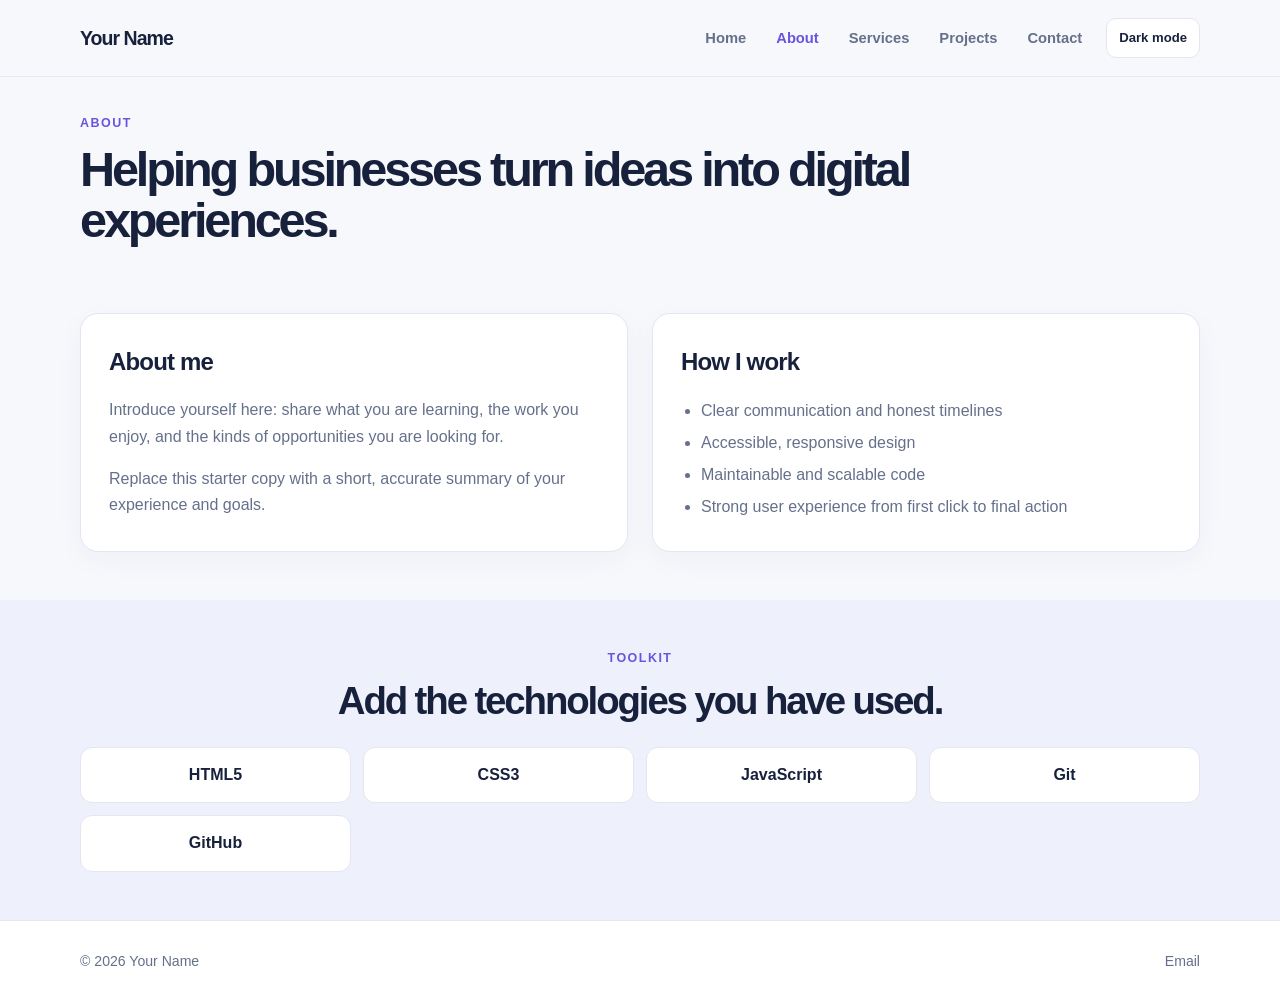
==== pages/about.html @ ca1b067c "Build responsive internship portfolio Co-authored-by: Copilot <223556219+Copilot@users.noreply.githu" ====
<!DOCTYPE html>
<html lang="en">
  <head>
    <meta charset="UTF-8" />
    <meta name="viewport" content="width=device-width, initial-scale=1.0" />
    <title>About | Your Name</title>
    <meta name="description" content="Learn about the developer behind this portfolio." />
    <link rel="stylesheet" href="../assets/css/style.css" />
    <link rel="stylesheet" href="../assets/css/responsive.css" />
  </head>
  <body>
    <a class="skip-link" href="#main-content">Skip to main content</a>
    <header class="site-header">
      <div class="container nav-wrap">
        <a href="../index.html" class="brand">Your Name</a>
        <button class="theme-toggle" type="button" aria-label="Switch to dark mode" aria-pressed="false">Dark mode</button>
        <button class="nav-toggle" aria-label="Toggle navigation" aria-expanded="false" aria-controls="primary-navigation">
          <span></span>
          <span></span>
          <span></span>
        </button>
        <nav id="primary-navigation" class="site-nav" aria-label="Main navigation">
          <a href="../index.html">Home</a>
          <a href="about.html" class="active" aria-current="page">About</a>
          <a href="services.html">Services</a>
          <a href="projects.html">Projects</a>
          <a href="contact.html">Contact</a>
        </nav>
      </div>
    </header>

    <main id="main-content" tabindex="-1">
      <section class="page-hero">
        <div class="container">
          <p class="eyebrow accent">About</p>
          <h1>Helping businesses turn ideas into digital experiences.</h1>
        </div>
      </section>

      <section class="section">
        <div class="container two-col-layout">
          <div class="content-block">
            <h2>About me</h2>
            <p>
              Introduce yourself here: share what you are learning, the work you enjoy, and the
              kinds of opportunities you are looking for.
            </p>
            <p>
              Replace this starter copy with a short, accurate summary of your experience and goals.
            </p>
          </div>
          <div class="content-block">
            <h2>How I work</h2>
            <ul class="check-list">
              <li>Clear communication and honest timelines</li>
              <li>Accessible, responsive design</li>
              <li>Maintainable and scalable code</li>
              <li>Strong user experience from first click to final action</li>
            </ul>
          </div>
        </div>
      </section>

      <section class="section alt-bg">
        <div class="container">
          <div class="section-heading">
            <p class="eyebrow accent">Toolkit</p>
            <h2>Add the technologies you have used.</h2>
          </div>
          <div class="tech-grid">
            <span>HTML5</span>
            <span>CSS3</span>
            <span>JavaScript</span>
            <span>Git</span>
            <span>GitHub</span>
          </div>
        </div>
      </section>
    </main>

    <footer class="site-footer">
      <div class="container footer-row">
        <p>&copy; <span id="year"></span> Your Name</p>
        <div class="socials">
          <a href="mailto:your.email@example.com">Email</a>
        </div>
      </div>
    </footer>

    <script src="../assets/js/script.js"></script>
    <script src="../assets/js/navigation.js"></script>
  </body>
</html>
---- assets/css/style.css ----
:root {
  color-scheme: light;
  --page-bg: #f7f8fc;
  --surface: #ffffff;
  --surface-soft: #eef1fb;
  --text: #17213c;
  --muted: #65708a;
  --accent: #6755df;
  --accent-dark: #5140c7;
  --stroke: #e3e6f0;
  --shadow: 0 18px 55px rgba(34, 43, 76, 0.1);
}

:root[data-theme="dark"] {
  color-scheme: dark;
  --page-bg: #121624;
  --surface: #1b2132;
  --surface-soft: #222a3d;
  --text: #eff2ff;
  --muted: #b4bdd2;
  --accent: #a89aff;
  --accent-dark: #c0b8ff;
  --stroke: #343d53;
  --shadow: 0 18px 55px rgba(0, 0, 0, 0.28);
  --button-text: #201948;
}

* {
  box-sizing: border-box;
}

html {
  scroll-behavior: smooth;
}

body {
  margin: 0;
  min-width: 320px;
  min-height: 100vh;
  font-family: "Segoe UI", Tahoma, Geneva, Verdana, sans-serif;
  background: var(--page-bg);
  color: var(--text);
  line-height: 1.65;
}

body,
button,
a {
  -webkit-tap-highlight-color: transparent;
}

a {
  color: inherit;
  text-decoration: none;
}

button:focus-visible,
a:focus-visible,
input:focus-visible,
textarea:focus-visible {
  outline: 3px solid var(--accent);
  outline-offset: 3px;
}

button {
  font: inherit;
}

.skip-link {
  position: fixed;
  z-index: 20;
  top: 12px;
  left: 12px;
  padding: 10px 14px;
  transform: translateY(-160%);
  border-radius: 10px;
  background: var(--text);
  color: var(--page-bg);
  font-weight: 700;
}

.skip-link:focus {
  transform: translateY(0);
}

main:focus {
  outline: none;
}

.container {
  width: min(1120px, calc(100% - 48px));
  margin: 0 auto;
}

.site-header {
  position: sticky;
  z-index: 10;
  top: 0;
  background: var(--page-bg);
  border-bottom: 1px solid rgba(227, 230, 240, 0.8);
  backdrop-filter: blur(16px);
}

.nav-wrap {
  min-height: 76px;
  display: flex;
  align-items: center;
  justify-content: flex-start;
  gap: 24px;
}

.brand {
  order: 1;
  margin-right: auto;
  font-size: 1.22rem;
  font-weight: 800;
  letter-spacing: -0.05em;
}

.brand span {
  color: var(--accent);
}

.site-nav {
  order: 2;
  display: flex;
  align-items: center;
  gap: 30px;
}

.site-nav a {
  color: var(--muted);
  font-size: 0.92rem;
  font-weight: 600;
  transition: color 0.2s ease;
}

.site-nav a:hover,
.site-nav a.active {
  color: var(--accent);
}

.nav-toggle {
  order: 2;
  display: none;
  width: 42px;
  height: 42px;
  padding: 10px;
  border: 1px solid var(--stroke);
  border-radius: 12px;
  background: var(--surface);
  cursor: pointer;
}

.theme-toggle {
  order: 3;
  flex: 0 0 auto;
  padding: 8px 12px;
  border: 1px solid var(--stroke);
  border-radius: 10px;
  background: var(--surface);
  color: var(--text);
  font-size: 0.82rem;
  font-weight: 650;
  cursor: pointer;
}

.theme-toggle:hover {
  border-color: var(--accent);
  color: var(--accent);
}

.nav-toggle span {
  display: block;
  height: 2px;
  margin: 4px 0;
  background: var(--text);
}

.hero {
  position: relative;
  overflow: hidden;
  padding: 56px 0 48px;
}

.hero::before {
  position: absolute;
  top: 10px;
  right: -120px;
  width: 570px;
  height: 570px;
  border-radius: 50%;
  background: radial-gradient(circle, rgba(103, 85, 223, 0.12), rgba(103, 85, 223, 0) 68%);
  content: "";
  pointer-events: none;
}

.hero-grid {
  position: relative;
  display: grid;
  grid-template-columns: 1.1fr 0.9fr;
  align-items: center;
  gap: 60px;
}

.eyebrow {
  margin: 0 0 10px;
  color: var(--muted);
  font-size: 0.78rem;
  font-weight: 750;
  letter-spacing: 0.12em;
  text-transform: uppercase;
}

.eyebrow.accent {
  color: var(--accent);
}

.hero h1,
.page-hero h1 {
  max-width: 720px;
  margin: 0;
  font-size: clamp(2.35rem, 4.8vw, 4rem);
  line-height: 1.06;
  letter-spacing: -0.065em;
}

.hero h1 span {
  color: var(--accent);
}

.hero-description {
  max-width: 570px;
  margin: 16px 0 0;
  color: var(--muted);
  font-size: 1rem;
}

.cta-row {
  display: flex;
  flex-wrap: wrap;
  gap: 12px;
  margin-top: 22px;
}

.btn {
  min-height: 48px;
  display: inline-flex;
  align-items: center;
  justify-content: center;
  gap: 10px;
  padding: 0 20px;
  border: 1px solid transparent;
  border-radius: 12px;
  font-weight: 700;
  transition: transform 0.2s ease, background 0.2s ease, box-shadow 0.2s ease;
}

.btn:hover {
  transform: translateY(-2px);
}

.btn-primary {
  color: var(--button-text, #fff);
  background: var(--accent);
  box-shadow: 0 10px 22px rgba(103, 85, 223, 0.2);
}

.btn-primary:hover {
  background: var(--accent-dark);
}

.btn-secondary {
  color: var(--text);
  background: var(--surface);
  border-color: var(--stroke);
}

.btn-light {
  color: #5140c7;
  background: #fff;
}

.hero-visual {
  position: relative;
  min-height: 400px;
  display: grid;
  place-items: center;
}

.hero-orbit {
  position: absolute;
  width: 340px;
  height: 340px;
  border: 1px solid rgba(103, 85, 223, 0.15);
  border-radius: 50%;
}

.orbit-two {
  width: 420px;
  height: 420px;
  border-color: rgba(103, 85, 223, 0.09);
}

.profile-card {
  position: relative;
  z-index: 1;
  width: min(340px, 85%);
  padding: 24px;
  border: 1px solid rgba(255, 255, 255, 0.75);
  border-radius: 26px;
  background: linear-gradient(145deg, #fff, #f0efff);
  box-shadow: 0 28px 70px rgba(57, 47, 128, 0.16);
  color: #17213c;
  --accent: #5140c7;
  --accent-dark: #5140c7;
  --muted: #65708a;
  text-align: center;
}

.profile-top {
  display: flex;
  align-items: center;
  justify-content: center;
  gap: 8px;
  color: var(--muted);
  font-size: 0.78rem;
  font-weight: 600;
}

.status-dot,
.dot {
  width: 9px;
  height: 9px;
  display: inline-block;
  flex: 0 0 auto;
  border-radius: 50%;
  background: #39b980;
}

.profile-monogram {
  width: 156px;
  height: 156px;
  display: grid;
  place-items: center;
  margin: 25px auto 12px;
  border: 9px solid rgba(255, 255, 255, 0.75);
  border-radius: 50%;
  background: linear-gradient(135deg, #7767e9, #b8aaff);
  box-shadow: 0 12px 30px rgba(103, 85, 223, 0.2);
  color: #fff;
  font-size: 3.4rem;
  font-weight: 800;
  letter-spacing: -0.08em;
}

.profile-caption {
  margin: 0;
  font-size: 1.15rem;
  font-weight: 750;
}

.skill-pills {
  display: flex;
  justify-content: center;
  gap: 8px;
  margin-top: 18px;
}

.skill-pills span {
  padding: 6px 10px;
  border-radius: 999px;
  background: #f0efff;
  color: var(--accent-dark);
  font-size: 0.74rem;
  font-weight: 650;
}

.floating-note {
  position: absolute;
  z-index: 2;
  right: -4px;
  bottom: 36px;
  padding: 12px 16px;
  border: 1px solid var(--stroke);
  border-radius: 14px;
  background: var(--surface);
  box-shadow: var(--shadow);
  font-size: 0.82rem;
  font-weight: 700;
}

.floating-note span {
  margin-right: 5px;
  color: var(--accent);
}

.section {
  padding: 48px 0;
}

.alt-bg {
  background: var(--surface-soft);
}

.section-heading {
  max-width: 660px;
  margin: 0 auto 24px;
  text-align: center;
}

.section-heading h2,
.banner-box h2 {
  margin: 0;
  font-size: clamp(1.75rem, 3vw, 2.5rem);
  line-height: 1.15;
  letter-spacing: -0.055em;
}

.section-heading > p:last-child {
  margin: 10px 0 0;
  color: var(--muted);
  font-size: 0.95rem;
}

.section-heading-row {
  max-width: none;
  display: flex;
  align-items: end;
  justify-content: space-between;
  gap: 24px;
  text-align: left;
}

.section-heading-row .text-link {
  flex: 0 0 auto;
  margin-bottom: 8px;
}

.card-grid {
  display: grid;
  gap: 20px;
}

.three-col {
  grid-template-columns: repeat(3, minmax(0, 1fr));
}

.large-gap {
  gap: 24px;
}

.card,
.content-block,
.contact-card,
.info-card {
  padding: 28px;
  border: 1px solid var(--stroke);
  border-radius: 18px;
  background: var(--surface);
  box-shadow: 0 8px 28px rgba(34, 43, 76, 0.04);
}

.card {
  display: flex;
  flex-direction: column;
  align-items: flex-start;
}

.icon-box {
  width: 46px;
  height: 46px;
  display: grid;
  place-items: center;
  margin-bottom: 18px;
  border-radius: 14px;
  background: #f0efff;
  color: var(--accent);
  font-weight: 800;
}

.card h3,
.exercise-column h3 {
  margin: 0 0 9px;
  font-size: 1.18rem;
}

.card p,
.content-block p,
.project-details p {
  color: var(--muted);
}

.card p {
  margin: 0 0 20px;
}

.text-link {
  color: var(--accent-dark);
  font-size: 0.9rem;
  font-weight: 750;
}

.text-link span {
  margin-left: 4px;
}

.project-grid {
  display: grid;
  grid-template-columns: repeat(3, minmax(0, 1fr));
  gap: 20px;
}

.project-card {
  overflow: hidden;
  border: 1px solid rgba(103, 85, 223, 0.11);
  border-radius: 18px;
  background: var(--surface);
  transition: transform 0.2s ease, box-shadow 0.2s ease;
}

.project-card:hover {
  transform: translateY(-4px);
  box-shadow: var(--shadow);
}

.project-art {
  min-height: 220px;
  display: grid;
  place-items: center;
  overflow: hidden;
  color: #fff;
  font-size: 1.35rem;
  font-weight: 800;
  letter-spacing: -0.04em;
}

.project-art-one {
  background: radial-gradient(circle at 75% 20%, #ffdaac 0 8%, transparent 8.5%), linear-gradient(135deg, #403375, #917ce4);
}

.project-art-two {
  background: radial-gradient(circle at 25% 75%, #7de0d6 0 9%, transparent 9.5%), linear-gradient(135deg, #123b5c, #3886a6);
}

.project-art-three {
  background: radial-gradient(circle at 78% 25%, #ffd781 0 10%, transparent 10.5%), linear-gradient(135deg, #984f69, #e5967d);
}

.project-art span {
  padding: 10px 16px;
  border: 1px solid rgba(255, 255, 255, 0.55);
  border-radius: 12px;
  background: rgba(24, 25, 48, 0.16);
  backdrop-filter: blur(8px);
}

.project-card-copy {
  display: flex;
  align-items: center;
  justify-content: space-between;
  gap: 12px;
  padding: 16px 18px;
  color: var(--muted);
  font-size: 0.83rem;
  font-weight: 650;
}

.project-card-copy span:last-child {
  color: var(--accent);
  font-size: 1.1rem;
}

.banner-box {
  display: flex;
  align-items: center;
  justify-content: space-between;
  gap: 28px;
  padding: 42px 48px;
  border-radius: 24px;
  background: linear-gradient(120deg, #5948ce, #8372ee);
  color: #fff;
}

.banner-box .eyebrow {
  color: rgba(255, 255, 255, 0.76);
}

.banner-box h2 {
  max-width: 620px;
}

.page-hero {
  padding: 36px 0 18px;
}

.page-hero h1 {
  max-width: 920px;
  font-size: clamp(2rem, 3.8vw, 3.25rem);
}

.two-col-layout,
.split-grid {
  display: grid;
  grid-template-columns: repeat(2, minmax(0, 1fr));
  gap: 24px;
}

.content-block h2,
.contact-card h2,
.info-card h2 {
  margin: 0 0 14px;
  font-size: 1.5rem;
  letter-spacing: -0.035em;
}

.content-block p:last-child {
  margin-bottom: 0;
}

.check-list {
  margin: 0;
  padding-left: 20px;
  color: var(--muted);
  line-height: 2;
}

.tech-grid {
  display: grid;
  grid-template-columns: repeat(4, minmax(0, 1fr));
  gap: 12px;
}

.tech-grid span {
  padding: 14px;
  border: 1px solid var(--stroke);
  border-radius: 12px;
  background: var(--surface);
  text-align: center;
  font-weight: 650;
}

.project-list {
  display: grid;
  gap: 24px;
}

.project-item {
  display: grid;
  grid-template-columns: 0.9fr 1.1fr;
  overflow: hidden;
  border: 1px solid var(--stroke);
  border-radius: 20px;
  background: var(--surface);
}

.project-media {
  min-height: 280px;
  background: linear-gradient(135deg, #403375, #917ce4);
}

.project-media.two {
  background: linear-gradient(135deg, #123b5c, #58b5ae);
}

.project-media.three {
  background: linear-gradient(135deg, #984f69, #f2b883);
}

.project-details {
  padding: 30px;
}

.project-details h2 {
  margin: 0;
  font-size: 1.7rem;
  letter-spacing: -0.04em;
}

.project-details ul {
  padding-left: 20px;
  color: var(--muted);
  line-height: 1.9;
}

.contact-grid {
  display: grid;
  align-items: start;
  grid-template-columns: 1.2fr 0.8fr;
  gap: 24px;
}

.contact-form {
  display: grid;
  gap: 18px;
}

.form-group {
  display: grid;
  gap: 7px;
}

.form-group label {
  font-size: 0.9rem;
  font-weight: 700;
}

.form-group input,
.form-group textarea {
  width: 100%;
  padding: 12px 14px;
  border: 1px solid var(--stroke);
  border-radius: 10px;
  outline: none;
  background: var(--page-bg);
  color: var(--text);
  font: inherit;
}

.form-group textarea {
  min-height: 130px;
  resize: vertical;
}

.form-group input:focus,
.form-group textarea:focus {
  border-color: var(--accent);
  box-shadow: 0 0 0 3px rgba(103, 85, 223, 0.12);
}

.form-status {
  margin: 0;
  color: var(--muted);
  font-size: 0.9rem;
}

.form-group [aria-invalid="true"] {
  border-color: #c84d5a;
}

.error-message {
  color: #b42332;
  font-size: 0.84rem;
}

.info-card ul {
  display: grid;
  gap: 12px;
  margin: 20px 0;
  padding: 0;
  list-style: none;
  color: var(--muted);
}

.availability-box {
  display: flex;
  align-items: center;
  gap: 10px;
  padding: 14px;
  border-radius: 12px;
  background: var(--surface-soft);
  color: var(--text);
  font-size: 0.86rem;
  font-weight: 650;
}

.site-footer {
  border-top: 1px solid var(--stroke);
  background: var(--surface);
}

.footer-row {
  min-height: 82px;
  display: flex;
  align-items: center;
  justify-content: space-between;
  gap: 20px;
  color: var(--muted);
  font-size: 0.88rem;
}

.footer-row p {
  margin: 0;
}

.socials {
  display: flex;
  gap: 20px;
}

.socials a:hover {
  color: var(--accent);
}

@media (max-width: 900px) {
  .hero-grid {
    gap: 28px;
  }

  .hero-visual {
    min-height: 350px;
  }

  .three-col,
  .project-grid {
    grid-template-columns: repeat(2, minmax(0, 1fr));
  }

  .project-card:last-child {
    grid-column: 1 / -1;
  }

  .project-item,
  .contact-grid {
    grid-template-columns: 1fr;
  }

  .project-media {
    min-height: 240px;
  }
}

@media (max-width: 720px) {
  .container {
    width: min(100% - 32px, 560px);
  }

  .nav-wrap {
    min-height: 68px;
  }

  .nav-toggle {
    display: block;
  }

  .site-nav {
    position: absolute;
    top: 100%;
    left: 16px;
    right: 16px;
    display: none;
    flex-direction: column;
    align-items: flex-start;
    gap: 0;
    padding: 10px 18px;
    border: 1px solid var(--stroke);
    border-radius: 16px;
    background: rgba(255, 255, 255, 0.98);
    box-shadow: var(--shadow);
  }

  .site-nav.open {
    display: flex;
  }

  .site-nav a {
    width: 100%;
    padding: 11px 0;
  }

  .hero {
    padding: 42px 0 36px;
  }

  .hero-grid,
  .two-col-layout,
  .split-grid {
    grid-template-columns: 1fr;
  }

  .hero h1 {
    font-size: clamp(1.9rem, 8vw, 3rem);
  }

  .hero-copy .eyebrow {
    font-size: 0.68rem;
    letter-spacing: 0.08em;
  }

  .hero-visual {
    min-height: 340px;
  }

  .hero-orbit {
    width: 290px;
    height: 290px;
  }

  .orbit-two {
    width: 350px;
    height: 350px;
  }

  .floating-note {
    right: 0;
    bottom: 16px;
  }

  .section {
    padding: 36px 0;
  }

  .three-col,
  .project-grid,
  .tech-grid {
    grid-template-columns: 1fr;
  }

  .project-card:last-child {
    grid-column: auto;
  }

  .section-heading-row {
    align-items: flex-start;
    flex-direction: column;
  }

  .section-heading-row .text-link {
    margin: 0;
  }

  .banner-box {
    align-items: flex-start;
    flex-direction: column;
    padding: 30px 24px;
  }

  .page-hero {
    padding: 32px 0 16px;
  }

  .page-hero h1 {
    font-size: clamp(1.9rem, 8vw, 2.75rem);
  }

  .content-block,
  .contact-card,
  .info-card,
  .project-details {
    padding: 22px;
  }

  .footer-row {
    align-items: flex-start;
    flex-direction: column;
    justify-content: center;
    padding: 18px 0;
  }

  .socials {
    flex-wrap: wrap;
  }
}

@media (prefers-reduced-motion: reduce) {
  *,
  *::before,
  *::after {
    scroll-behavior: auto !important;
    transition-duration: 0.01ms !important;
    animation-duration: 0.01ms !important;
    animation-iteration-count: 1 !important;
  }
}
---- assets/css/responsive.css ----
@media (max-width: 900px) {
  .hero-grid,
  .split-grid,
  .two-col-layout,
  .project-item,
  .contact-grid,
  .three-col,
  .project-grid {
    grid-template-columns: 1fr;
  }

  .hero {
    padding-top: 48px;
  }

  .banner-box {
    flex-direction: column;
    align-items: flex-start;
  }
}

@media (max-width: 720px) {
  .nav-toggle {
    display: block;
  }

  .site-nav {
    position: absolute;
    top: 100%;
    left: 16px;
    right: 16px;
    display: none;
    flex-direction: column;
    align-items: flex-start;
    padding: 10px 18px;
    background: var(--surface);
    border: 1px solid var(--stroke);
    border-radius: 18px;
    box-shadow: var(--shadow);
  }

  .site-nav.open {
    display: flex;
  }

  .nav-wrap {
    position: relative;
  }

  .cta-row,
  .footer-row {
    flex-direction: column;
    align-items: flex-start;
  }

}
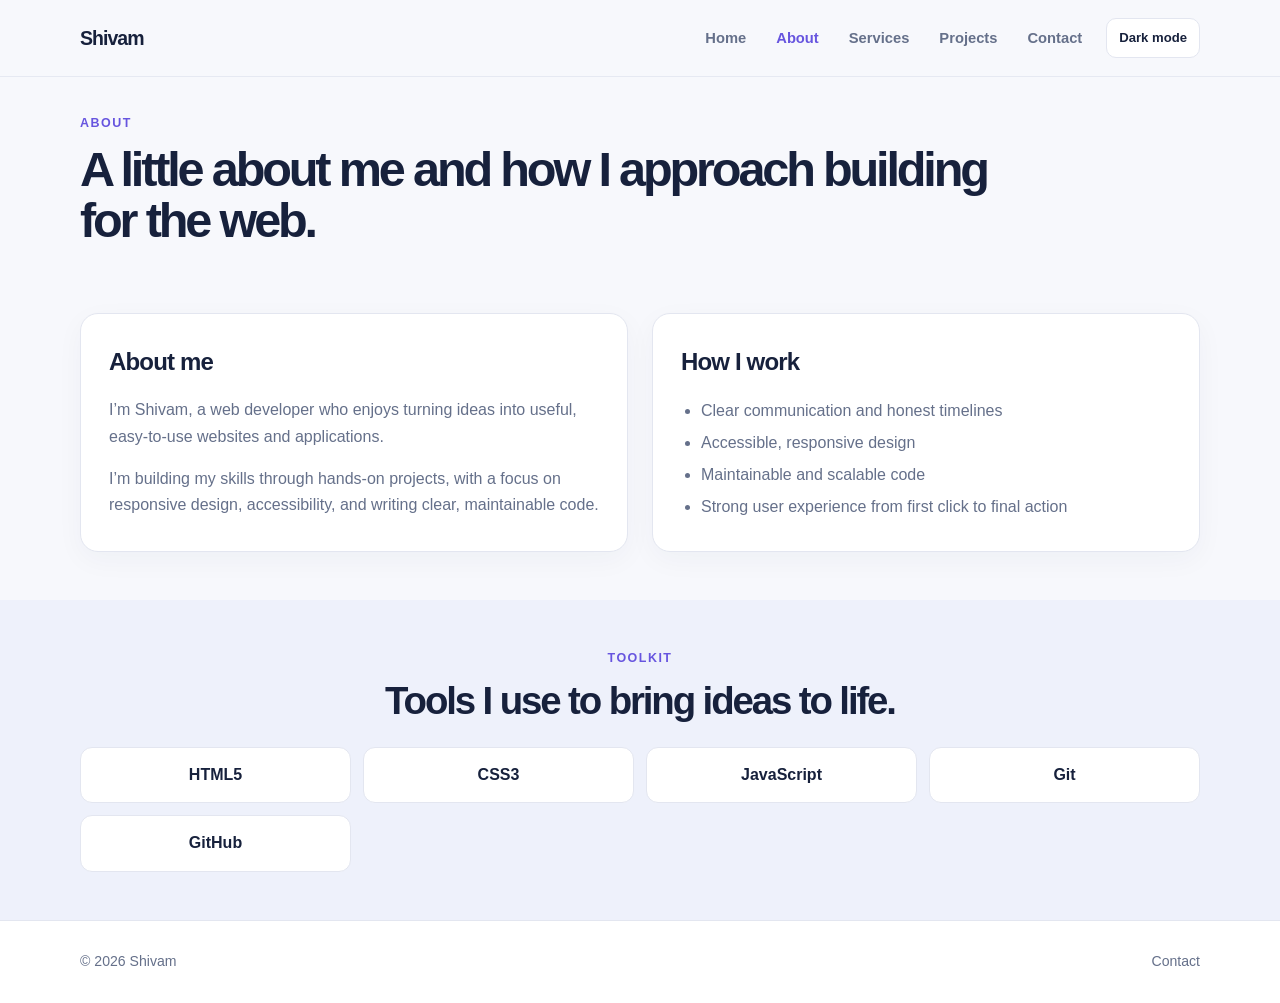
==== commit 7c544bf8: "Personalize portfolio for Shivam Refresh portfolio content, page titles, and screenshots.  Co-author" ====
--- a/pages/about.html
+++ b/pages/about.html
@@ -3,8 +3,8 @@
   <head>
     <meta charset="UTF-8" />
     <meta name="viewport" content="width=device-width, initial-scale=1.0" />
-    <title>About | Your Name</title>
-    <meta name="description" content="Learn about the developer behind this portfolio." />
+    <title>About | Shivam's Portfolio</title>
+    <meta name="description" content="Learn about Shivam and the skills behind this portfolio." />
     <link rel="stylesheet" href="../assets/css/style.css" />
     <link rel="stylesheet" href="../assets/css/responsive.css" />
   </head>
@@ -12,7 +12,7 @@
     <a class="skip-link" href="#main-content">Skip to main content</a>
     <header class="site-header">
       <div class="container nav-wrap">
-        <a href="../index.html" class="brand">Your Name</a>
+        <a href="../index.html" class="brand">Shivam</a>
         <button class="theme-toggle" type="button" aria-label="Switch to dark mode" aria-pressed="false">Dark mode</button>
         <button class="nav-toggle" aria-label="Toggle navigation" aria-expanded="false" aria-controls="primary-navigation">
           <span></span>
@@ -33,7 +33,7 @@
       <section class="page-hero">
         <div class="container">
           <p class="eyebrow accent">About</p>
-          <h1>Helping businesses turn ideas into digital experiences.</h1>
+          <h1>A little about me and how I approach building for the web.</h1>
         </div>
       </section>
 
@@ -42,11 +42,12 @@
           <div class="content-block">
             <h2>About me</h2>
             <p>
-              Introduce yourself here: share what you are learning, the work you enjoy, and the
-              kinds of opportunities you are looking for.
+              I’m Shivam, a web developer who enjoys turning ideas into useful, easy-to-use
+              websites and applications.
             </p>
             <p>
-              Replace this starter copy with a short, accurate summary of your experience and goals.
+              I’m building my skills through hands-on projects, with a focus on responsive design,
+              accessibility, and writing clear, maintainable code.
             </p>
           </div>
           <div class="content-block">
@@ -65,7 +66,7 @@
         <div class="container">
           <div class="section-heading">
             <p class="eyebrow accent">Toolkit</p>
-            <h2>Add the technologies you have used.</h2>
+            <h2>Tools I use to bring ideas to life.</h2>
           </div>
           <div class="tech-grid">
             <span>HTML5</span>
@@ -80,9 +81,9 @@
 
     <footer class="site-footer">
       <div class="container footer-row">
-        <p>&copy; <span id="year"></span> Your Name</p>
+        <p>&copy; <span id="year"></span> Shivam</p>
         <div class="socials">
-          <a href="mailto:your.email@example.com">Email</a>
+          <a href="contact.html">Contact</a>
         </div>
       </div>
     </footer>
